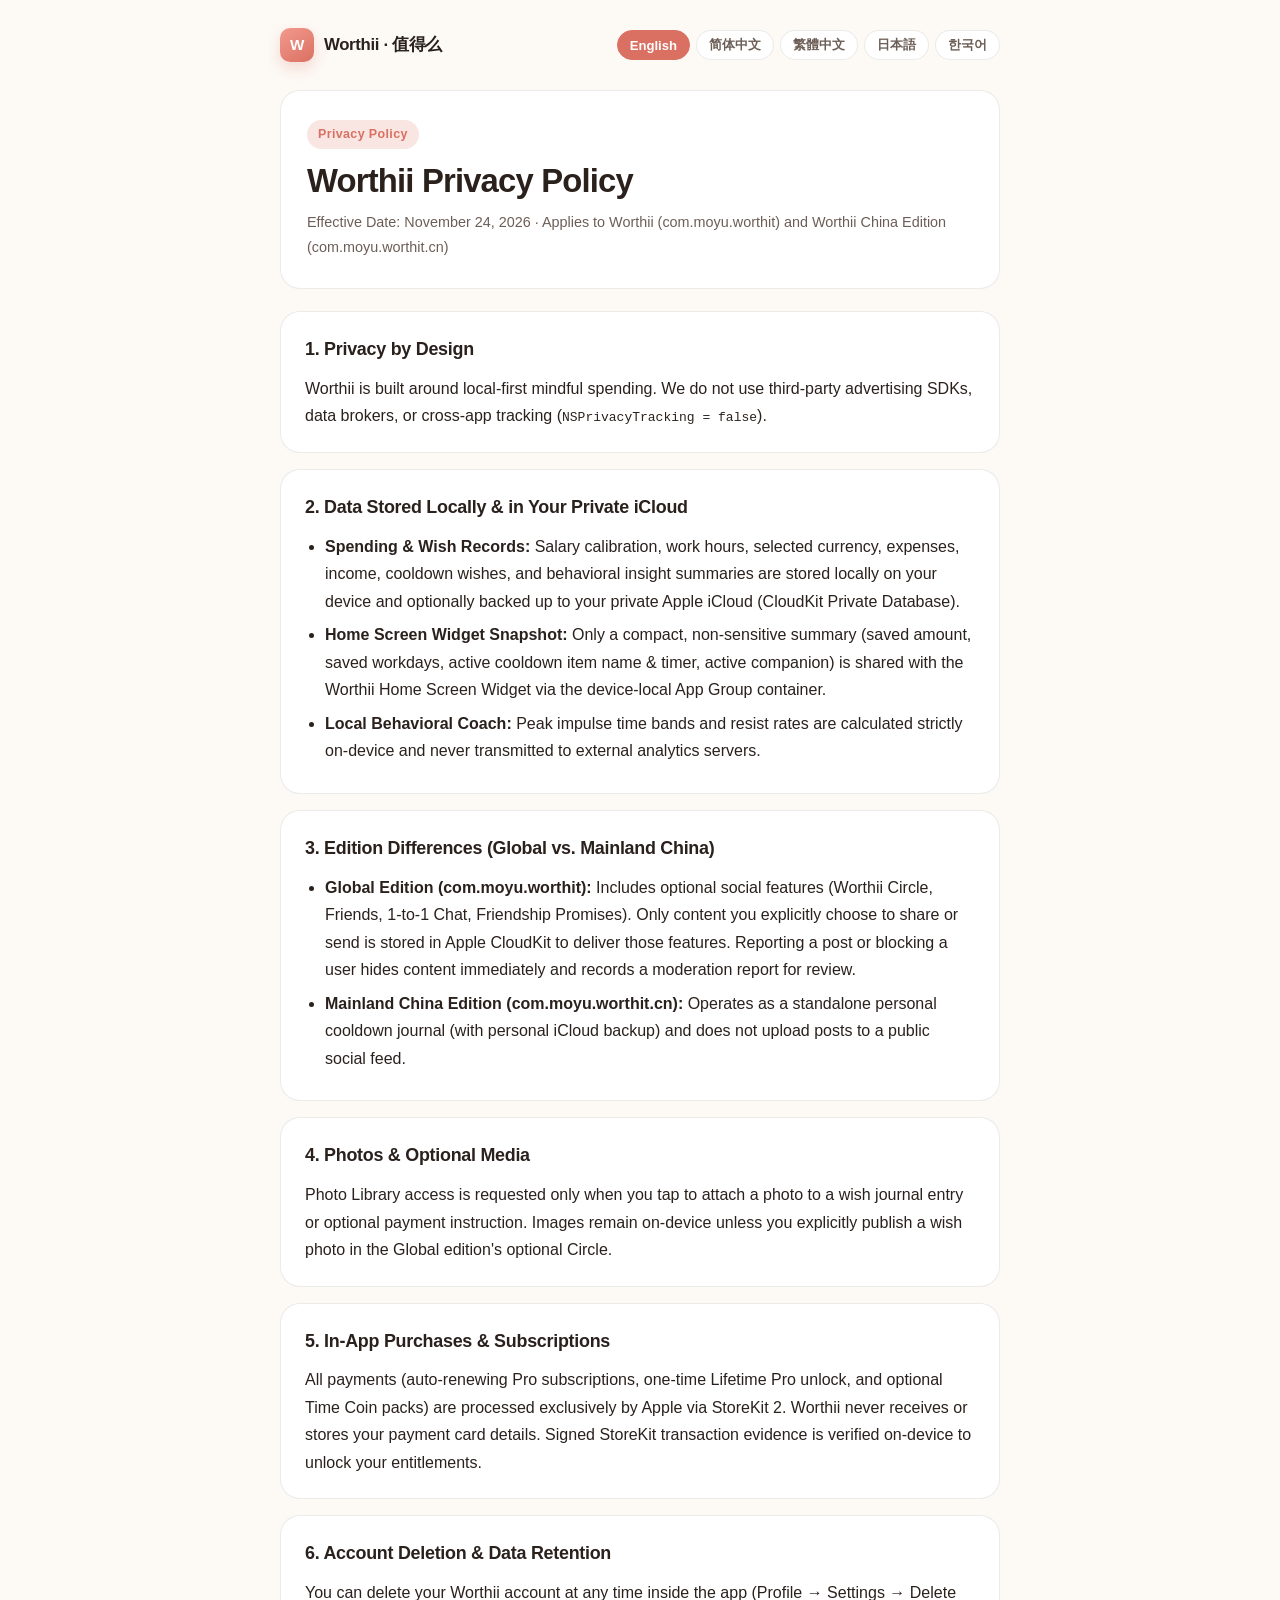
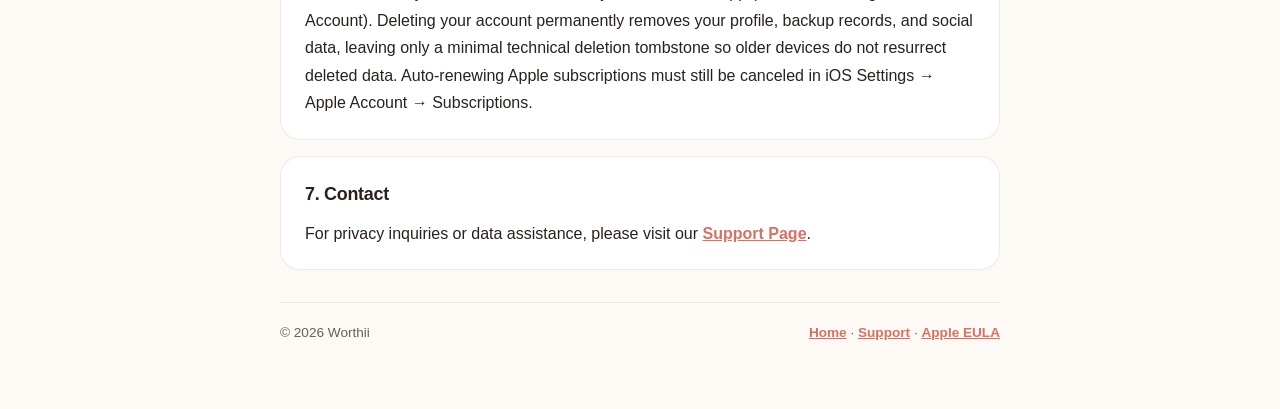
==== privacy.html @ dd05ef12 "Publish Worthii static legal & support pages for v1.1.0" ====
<!doctype html>
<html lang="en">
<head>
  <meta charset="utf-8">
  <meta name="viewport" content="width=device-width, initial-scale=1">
  <title>Worthii Privacy Policy · 值得么隐私政策</title>
  <link rel="stylesheet" href="./style.css">
</head>
<body>
  <div class="wrap">
    <header>
      <a class="brand" href="./index.html">
        <span class="brand-mark">W</span>
        <span>Worthii · 值得么</span>
      </a>
      <nav class="lang-nav" aria-label="Language">
        <button class="lang-btn active" data-set-lang="en">English</button>
        <button class="lang-btn" data-set-lang="zh-Hans">简体中文</button>
        <button class="lang-btn" data-set-lang="zh-Hant">繁體中文</button>
        <button class="lang-btn" data-set-lang="ja">日本語</button>
        <button class="lang-btn" data-set-lang="ko">한국어</button>
      </nav>
    </header>

    <main data-lang="en" class="active">
      <section class="hero">
        <span class="pill">Privacy Policy</span>
        <h1>Worthii Privacy Policy</h1>
        <p class="meta">Effective Date: November 24, 2026 · Applies to Worthii (com.moyu.worthit) and Worthii China Edition (com.moyu.worthit.cn)</p>
      </section>

      <article class="card">
        <h2>1. Privacy by Design</h2>
        <p>Worthii is built around local-first mindful spending. We do not use third-party advertising SDKs, data brokers, or cross-app tracking (<code>NSPrivacyTracking = false</code>).</p>
      </article>

      <article class="card">
        <h2>2. Data Stored Locally &amp; in Your Private iCloud</h2>
        <ul>
          <li><strong>Spending &amp; Wish Records:</strong> Salary calibration, work hours, selected currency, expenses, income, cooldown wishes, and behavioral insight summaries are stored locally on your device and optionally backed up to your private Apple iCloud (CloudKit Private Database).</li>
          <li><strong>Home Screen Widget Snapshot:</strong> Only a compact, non-sensitive summary (saved amount, saved workdays, active cooldown item name &amp; timer, active companion) is shared with the Worthii Home Screen Widget via the device-local App Group container.</li>
          <li><strong>Local Behavioral Coach:</strong> Peak impulse time bands and resist rates are calculated strictly on-device and never transmitted to external analytics servers.</li>
        </ul>
      </article>

      <article class="card">
        <h2>3. Edition Differences (Global vs. Mainland China)</h2>
        <ul>
          <li><strong>Global Edition (com.moyu.worthit):</strong> Includes optional social features (Worthii Circle, Friends, 1-to-1 Chat, Friendship Promises). Only content you explicitly choose to share or send is stored in Apple CloudKit to deliver those features. Reporting a post or blocking a user hides content immediately and records a moderation report for review.</li>
          <li><strong>Mainland China Edition (com.moyu.worthit.cn):</strong> Operates as a standalone personal cooldown journal (with personal iCloud backup) and does not upload posts to a public social feed.</li>
        </ul>
      </article>

      <article class="card">
        <h2>4. Photos &amp; Optional Media</h2>
        <p>Photo Library access is requested only when you tap to attach a photo to a wish journal entry or optional payment instruction. Images remain on-device unless you explicitly publish a wish photo in the Global edition's optional Circle.</p>
      </article>

      <article class="card">
        <h2>5. In-App Purchases &amp; Subscriptions</h2>
        <p>All payments (auto-renewing Pro subscriptions, one-time Lifetime Pro unlock, and optional Time Coin packs) are processed exclusively by Apple via StoreKit 2. Worthii never receives or stores your payment card details. Signed StoreKit transaction evidence is verified on-device to unlock your entitlements.</p>
      </article>

      <article class="card">
        <h2>6. Account Deletion &amp; Data Retention</h2>
        <p>You can delete your Worthii account at any time inside the app (Profile → Settings → Delete Account). Deleting your account permanently removes your profile, backup records, and social data, leaving only a minimal technical deletion tombstone so older devices do not resurrect deleted data. Auto-renewing Apple subscriptions must still be canceled in iOS Settings → Apple Account → Subscriptions.</p>
      </article>

      <article class="card">
        <h2>7. Contact</h2>
        <p>For privacy inquiries or data assistance, please visit our <a href="./support.html">Support Page</a>.</p>
      </article>
    </main>

    <main data-lang="zh-Hans">
      <section class="hero">
        <span class="pill">隐私政策</span>
        <h1>值得么（Worthii）隐私政策</h1>
        <p class="meta">生效日期：2026年11月24日 · 适用于 值得么（com.moyu.worthit.cn）与 Worthii 国际版（com.moyu.worthit）</p>
      </section>

      <article class="card">
        <h2>1. 核心隐私原则</h2>
        <p>值得么坚持本地优先的理性消费理念。我们不接入任何第三方广告 SDK，不出售数据，不进行跨 App 行为追踪（<code>NSPrivacyTracking = false</code>）。</p>
      </article>

      <article class="card">
        <h2>2. 本地与个人 iCloud 数据</h2>
        <ul>
          <li><strong>账本与心愿冷静期记录：</strong> 您的月薪、工时、币种、记账流水、心愿冷静期与消费模式洞察均优先保存在设备本地，并通过您个人的 Apple iCloud（CloudKit 私有数据库）进行安全备份。</li>
          <li><strong>桌面小组件快照：</strong> 为展示累计省下工时与冷静期倒计时，应用仅通过本机 App Group 共享脱敏摘要数据，不上传第三方服务器。</li>
          <li><strong>冲动洞察教练：</strong> 冷静成功率、高发冲动时段和最常忍住分类完全在设备本地计算，绝不离机上传。</li>
        </ul>
      </article>

      <article class="card">
        <h2>3. 大陆版与国际版差异</h2>
        <ul>
          <li><strong>中国大陆版（com.moyu.worthit.cn）：</strong> 为纯净的个人冷静记账与感悟手账版本（含个人 iCloud 同步），不含公开社区动态上传。</li>
          <li><strong>国际版（com.moyu.worthit）：</strong> 提供可选的 Worthii 圈子、好友与一对一消息。仅当您主动发布或发送时，相关内容才会存入 CloudKit 以提供对应功能。</li>
        </ul>
      </article>

      <article class="card">
        <h2>4. 相册权限说明</h2>
        <p>仅当您主动为心愿手账添加配图或设置可选图片时才会请求相册访问权限，应用不会在后台读取您的相册。</p>
      </article>

      <article class="card">
        <h2>5. 应用内购买与订阅</h2>
        <p>所有付费项目（自动续期 Pro 会员、一次性买断永久 Pro 及可选光阴币包）均由 Apple 通过 StoreKit 2 统一结算。我们不收集也不保存您的银行卡或支付账号信息，仅在本地校验 Apple 签名的交易凭证以发放权益。</p>
      </article>

      <article class="card">
        <h2>6. 账号注销与数据删除</h2>
        <p>您可随时在应用内「我的 → 设置 → 注销账号」永久删除您的个人资料与云端备份。系统仅保留极简的防复活删除标记（Tombstone），防止旧设备重新覆盖已删除数据。若您开通了自动续期订阅，请同时在 iOS「设置 → Apple 账户 → 订阅」中取消续费。</p>
      </article>

      <article class="card">
        <h2>7. 联系与支持</h2>
        <p>如需隐私咨询或账号协助，请访问 <a href="./support.html">使用支持页面</a>。</p>
      </article>
    </main>

    <main data-lang="zh-Hant">
      <section class="hero">
        <span class="pill">隱私權政策</span>
        <h1>Worthii 隱私權政策</h1>
        <p class="meta">生效日期：2026年11月24日 · 適用於 Worthii（com.moyu.worthit）與大陸版（com.moyu.worthit.cn）</p>
      </section>
      <article class="card">
        <h2>核心承諾</h2>
        <p>Worthii 採本機優先設計，不含第三方廣告追蹤 SDK（<code>NSPrivacyTracking = false</code>）。您的薪資設定、記帳、願望冷靜期與洞察僅存於本機及您的個人 Apple iCloud 私有空間；國際版圈子與好友資料僅於您主動分享時儲存。所有 Pro 訂閱、買斷制永久解鎖與光陰幣均透過 Apple StoreKit 2 處理，並可隨時於 App 內永久刪除帳號。</p>
      </article>
    </main>

    <main data-lang="ja">
      <section class="hero">
        <span class="pill">プライバシーポリシー</span>
        <h1>Worthii プライバシーポリシー</h1>
        <p class="meta">発効日：2026年11月24日 · 対象：Worthii（com.moyu.worthit / com.moyu.worthit.cn）</p>
      </section>
      <article class="card">
        <h2>プライバシー保護の方針</h2>
        <p>Worthii はローカル優先で設計されており、第三者広告トラッキング SDK を使用しません（<code>NSPrivacyTracking = false</code>）。給料設定、家計簿、クールダウン中のウィッシュ、衝動傾向インサイトは端末内およびお客様個人の Apple iCloud プライベート領域に保存されます。アプリ内課金（Pro サブスクリプション、買い切り Pro、光陰コイン）はすべて Apple StoreKit 2 を通じて安全に処理され、アカウントはアプリ内からいつでも完全削除できます。</p>
      </article>
    </main>

    <main data-lang="ko">
      <section class="hero">
        <span class="pill">개인정보 처리방침</span>
        <h1>Worthii 개인정보 처리방침</h1>
        <p class="meta">시행일: 2026년 11월 24일 · 적용 대상: Worthii (com.moyu.worthit / com.moyu.worthit.cn)</p>
      </section>
      <article class="card">
        <h2>핵심 개인정보 보호 원칙</h2>
        <p>Worthii는 로컬 우선 원칙으로 설계되었으며 제3자 광고 추적 SDK를 사용하지 않습니다(<code>NSPrivacyTracking = false</code>). 급여 설정, 가계부, 보류 위시, 충동 패턴 인사이트는 기기 및 개인 Apple iCloud 비공개 영역에 저장됩니다. 모든 인앱 구입(Pro 구독, 평생 소장 Pro, 광음 코인)은 Apple StoreKit 2로 처리되며, 앱 내에서 언제든 계정을 영구 삭제할 수 있습니다.</p>
      </article>
    </main>

    <footer>
      <span>© 2026 Worthii</span>
      <span><a href="./index.html">Home</a> · <a href="./support.html">Support</a> · <a href="https://www.apple.com/legal/internet-services/itunes/dev/stdeula/" rel="noopener noreferrer">Apple EULA</a></span>
    </footer>
  </div>

  <script>
    (function () {
      const buttons = document.querySelectorAll('[data-set-lang]');
      const sections = document.querySelectorAll('[data-lang]');
      function activate(lang) {
        buttons.forEach(b => b.classList.toggle('active', b.dataset.setLang === lang));
        sections.forEach(s => s.classList.toggle('active', s.dataset.lang === lang));
      }
      buttons.forEach(b => b.addEventListener('click', () => activate(b.dataset.setLang)));
      const nav = (navigator.language || 'en').toLowerCase();
      if (nav.startsWith('zh-tw') || nav.startsWith('zh-hk') || nav.startsWith('zh-hant')) activate('zh-Hant');
      else if (nav.startsWith('zh')) activate('zh-Hans');
      else if (nav.startsWith('ja')) activate('ja');
      else if (nav.startsWith('ko')) activate('ko');
    })();
  </script>
</body>
</html>
---- style.css ----
:root {
  --bg: #fdfaf6;
  --surface: #ffffff;
  --surface-soft: #f6efe8;
  --ink: #2a211d;
  --muted: #6c5e56;
  --accent: #d97062;
  --accent-soft: #f9e6e2;
  --border: rgba(42, 33, 29, 0.09);
  --radius: 20px;
}

@media (prefers-color-scheme: dark) {
  :root {
    --bg: #171311;
    --surface: #221c19;
    --surface-soft: #2b231f;
    --ink: #f7efe8;
    --muted: #bfb1a7;
    --accent: #f08f82;
    --accent-soft: rgba(240, 143, 130, 0.14);
    --border: rgba(247, 239, 232, 0.12);
  }
}

* {
  box-sizing: border-box;
}

body {
  margin: 0;
  font-family: -apple-system, BlinkMacSystemFont, "SF Pro Text", "PingFang SC",
    "PingFang TC", "Hiragino Sans", "Apple SD Gothic Neo", sans-serif;
  background: var(--bg);
  color: var(--ink);
  line-height: 1.72;
  -webkit-font-smoothing: antialiased;
}

.wrap {
  max-width: 760px;
  margin: 0 auto;
  padding: 28px 20px 64px;
}

header {
  display: flex;
  flex-wrap: wrap;
  align-items: center;
  justify-content: space-between;
  gap: 14px;
  margin-bottom: 28px;
}

.brand {
  display: inline-flex;
  align-items: center;
  gap: 10px;
  text-decoration: none;
  color: var(--ink);
  font-weight: 800;
  font-size: 1.05rem;
  letter-spacing: -0.02em;
}

.brand-mark {
  width: 34px;
  height: 34px;
  border-radius: 10px;
  background: linear-gradient(145deg, #f39a8e, #d97062);
  display: inline-flex;
  align-items: center;
  justify-content: center;
  color: #fff;
  font-size: 0.95rem;
  font-weight: 900;
  box-shadow: 0 6px 16px rgba(217, 112, 98, 0.25);
}

.lang-nav {
  display: flex;
  flex-wrap: wrap;
  gap: 6px;
}

.lang-btn {
  border: 1px solid var(--border);
  background: var(--surface);
  color: var(--muted);
  border-radius: 999px;
  padding: 5px 12px;
  font-size: 0.82rem;
  font-weight: 600;
  cursor: pointer;
}

.lang-btn.active {
  background: var(--accent);
  border-color: var(--accent);
  color: #fff;
}

.hero {
  background: var(--surface);
  border: 1px solid var(--border);
  border-radius: var(--radius);
  padding: 28px 26px;
  margin-bottom: 22px;
}

.pill {
  display: inline-block;
  font-size: 0.78rem;
  font-weight: 700;
  letter-spacing: 0.03em;
  color: var(--accent);
  background: var(--accent-soft);
  padding: 4px 11px;
  border-radius: 999px;
  margin-bottom: 12px;
}

h1 {
  margin: 0 0 8px;
  font-size: clamp(1.55rem, 4vw, 2.05rem);
  line-height: 1.25;
  letter-spacing: -0.025em;
}

.meta {
  margin: 0;
  color: var(--muted);
  font-size: 0.9rem;
}

.card {
  background: var(--surface);
  border: 1px solid var(--border);
  border-radius: var(--radius);
  padding: 22px 24px;
  margin-bottom: 16px;
}

h2 {
  margin: 0 0 10px;
  font-size: 1.12rem;
  letter-spacing: -0.015em;
}

p {
  margin: 0 0 10px;
}

p:last-child {
  margin-bottom: 0;
}

ul {
  margin: 6px 0 0;
  padding-left: 20px;
}

li {
  margin-bottom: 6px;
}

a {
  color: var(--accent);
  font-weight: 600;
}

.grid {
  display: grid;
  grid-template-columns: repeat(auto-fit, minmax(240px, 1fr));
  gap: 14px;
}

.cta-card {
  display: block;
  text-decoration: none;
  color: var(--ink);
  background: var(--surface);
  border: 1px solid var(--border);
  border-radius: var(--radius);
  padding: 22px;
  transition: transform 140ms ease, border-color 140ms ease;
}

.cta-card:hover {
  transform: translateY(-2px);
  border-color: var(--accent);
}

.cta-card p {
  color: var(--muted);
  font-size: 0.92rem;
  font-weight: 400;
}

[data-lang] {
  display: none;
}

[data-lang].active {
  display: block;
}

footer {
  margin-top: 32px;
  padding-top: 18px;
  border-top: 1px solid var(--border);
  color: var(--muted);
  font-size: 0.85rem;
  display: flex;
  flex-wrap: wrap;
  justify-content: space-between;
  gap: 10px;
}
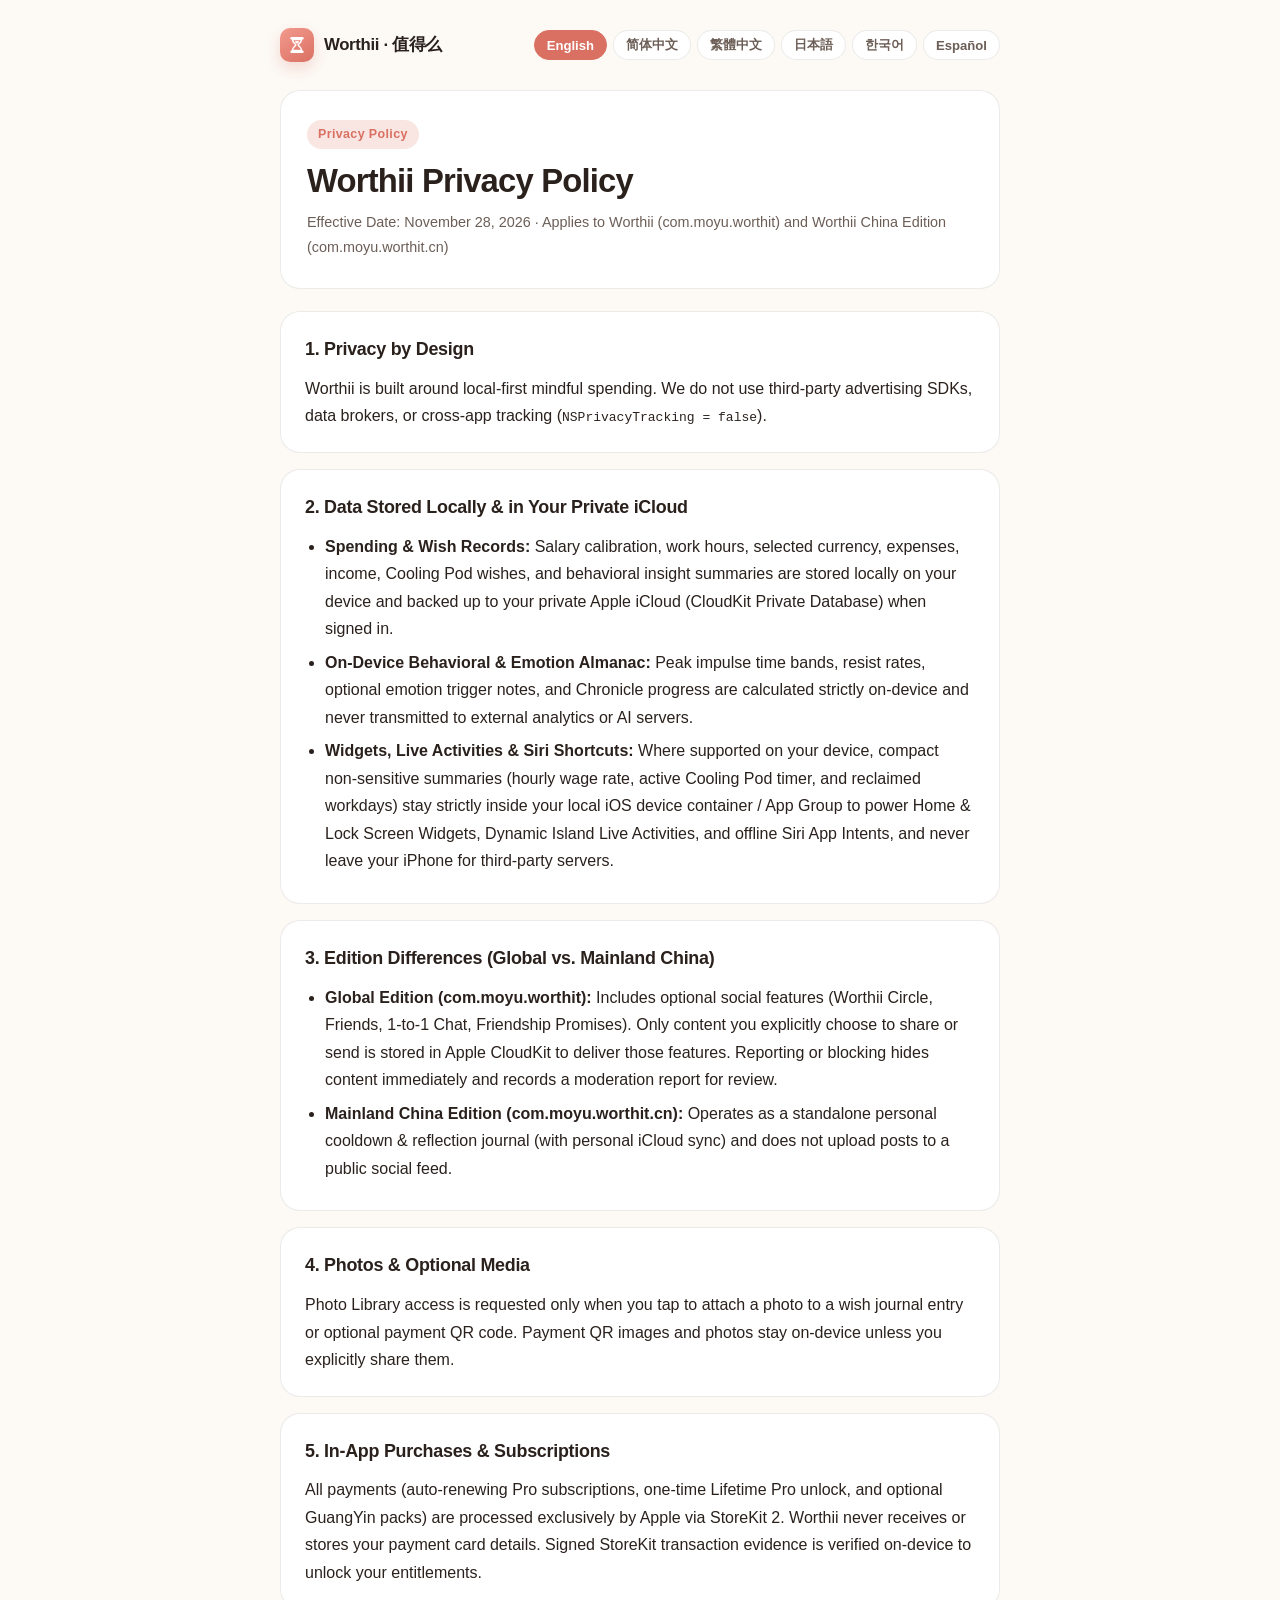
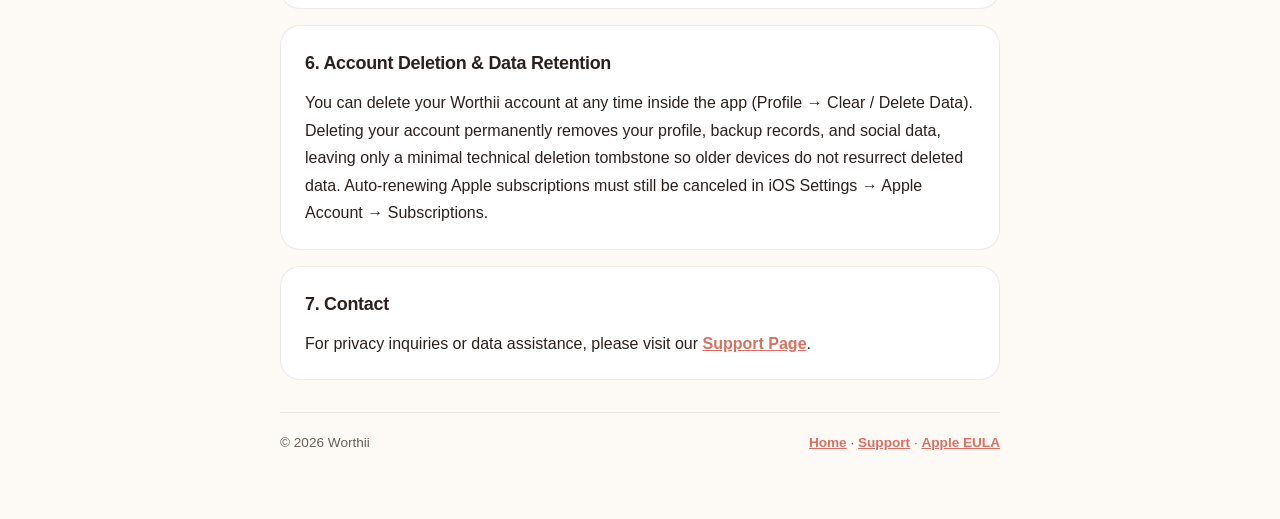
==== commit 2ea336a9: "Update Worthii 2.0 legal and support site (6-language 7-section parity)" ====
--- a/privacy.html
+++ b/privacy.html
@@ -10,7 +10,14 @@
   <div class="wrap">
     <header>
       <a class="brand" href="./index.html">
-        <span class="brand-mark">W</span>
+        <span class="brand-mark" aria-hidden="true">
+          <svg width="20" height="20" viewBox="0 0 24 24" fill="none">
+            <rect x="4" y="2.5" width="16" height="3" rx="1.5" fill="currentColor"/>
+            <rect x="4" y="18.5" width="16" height="3" rx="1.5" fill="currentColor"/>
+            <path d="M6.5 5.5C6.5 9.2 10.6 10.8 10.6 12C10.6 13.2 6.5 14.8 6.5 18.5H17.5C17.5 14.8 13.4 13.2 13.4 12C13.4 10.8 17.5 9.2 17.5 5.5H6.5Z" stroke="currentColor" stroke-width="1.8" stroke-linejoin="round"/>
+            <path d="M9.6 8.2C9.6 7.3 10.4 6.8 11.1 7.2C11.6 7.4 12 7.9 12 7.9C12 7.9 12.4 7.4 12.9 7.2C13.6 6.8 14.4 7.3 14.4 8.2C14.4 9.2 12 10.7 12 10.7C12 10.7 9.6 9.2 9.6 8.2Z" fill="currentColor"/>
+          </svg>
+        </span>
         <span>Worthii · 值得么</span>
       </a>
       <nav class="lang-nav" aria-label="Language">
@@ -19,6 +26,7 @@
         <button class="lang-btn" data-set-lang="zh-Hant">繁體中文</button>
         <button class="lang-btn" data-set-lang="ja">日本語</button>
         <button class="lang-btn" data-set-lang="ko">한국어</button>
+        <button class="lang-btn" data-set-lang="es-MX">Español</button>
       </nav>
     </header>
 
@@ -26,7 +34,7 @@
       <section class="hero">
         <span class="pill">Privacy Policy</span>
         <h1>Worthii Privacy Policy</h1>
-        <p class="meta">Effective Date: November 24, 2026 · Applies to Worthii (com.moyu.worthit) and Worthii China Edition (com.moyu.worthit.cn)</p>
+        <p class="meta">Effective Date: November 28, 2026 · Applies to Worthii (com.moyu.worthit) and Worthii China Edition (com.moyu.worthit.cn)</p>
       </section>
 
       <article class="card">
@@ -37,33 +45,33 @@
       <article class="card">
         <h2>2. Data Stored Locally &amp; in Your Private iCloud</h2>
         <ul>
-          <li><strong>Spending &amp; Wish Records:</strong> Salary calibration, work hours, selected currency, expenses, income, cooldown wishes, and behavioral insight summaries are stored locally on your device and optionally backed up to your private Apple iCloud (CloudKit Private Database).</li>
-          <li><strong>Home Screen Widget Snapshot:</strong> Only a compact, non-sensitive summary (saved amount, saved workdays, active cooldown item name &amp; timer, active companion) is shared with the Worthii Home Screen Widget via the device-local App Group container.</li>
-          <li><strong>Local Behavioral Coach:</strong> Peak impulse time bands and resist rates are calculated strictly on-device and never transmitted to external analytics servers.</li>
+          <li><strong>Spending &amp; Wish Records:</strong> Salary calibration, work hours, selected currency, expenses, income, Cooling Pod wishes, and behavioral insight summaries are stored locally on your device and backed up to your private Apple iCloud (CloudKit Private Database) when signed in.</li>
+          <li><strong>On-Device Behavioral &amp; Emotion Almanac:</strong> Peak impulse time bands, resist rates, optional emotion trigger notes, and Chronicle progress are calculated strictly on-device and never transmitted to external analytics or AI servers.</li>
+          <li><strong>Widgets, Live Activities &amp; Siri Shortcuts:</strong> Where supported on your device, compact non-sensitive summaries (hourly wage rate, active Cooling Pod timer, and reclaimed workdays) stay strictly inside your local iOS device container / App Group to power Home &amp; Lock Screen Widgets, Dynamic Island Live Activities, and offline Siri App Intents, and never leave your iPhone for third-party servers.</li>
         </ul>
       </article>
 
       <article class="card">
         <h2>3. Edition Differences (Global vs. Mainland China)</h2>
         <ul>
-          <li><strong>Global Edition (com.moyu.worthit):</strong> Includes optional social features (Worthii Circle, Friends, 1-to-1 Chat, Friendship Promises). Only content you explicitly choose to share or send is stored in Apple CloudKit to deliver those features. Reporting a post or blocking a user hides content immediately and records a moderation report for review.</li>
-          <li><strong>Mainland China Edition (com.moyu.worthit.cn):</strong> Operates as a standalone personal cooldown journal (with personal iCloud backup) and does not upload posts to a public social feed.</li>
+          <li><strong>Global Edition (com.moyu.worthit):</strong> Includes optional social features (Worthii Circle, Friends, 1-to-1 Chat, Friendship Promises). Only content you explicitly choose to share or send is stored in Apple CloudKit to deliver those features. Reporting or blocking hides content immediately and records a moderation report for review.</li>
+          <li><strong>Mainland China Edition (com.moyu.worthit.cn):</strong> Operates as a standalone personal cooldown &amp; reflection journal (with personal iCloud sync) and does not upload posts to a public social feed.</li>
         </ul>
       </article>
 
       <article class="card">
         <h2>4. Photos &amp; Optional Media</h2>
-        <p>Photo Library access is requested only when you tap to attach a photo to a wish journal entry or optional payment instruction. Images remain on-device unless you explicitly publish a wish photo in the Global edition's optional Circle.</p>
+        <p>Photo Library access is requested only when you tap to attach a photo to a wish journal entry or optional payment QR code. Payment QR images and photos stay on-device unless you explicitly share them.</p>
       </article>
 
       <article class="card">
         <h2>5. In-App Purchases &amp; Subscriptions</h2>
-        <p>All payments (auto-renewing Pro subscriptions, one-time Lifetime Pro unlock, and optional Time Coin packs) are processed exclusively by Apple via StoreKit 2. Worthii never receives or stores your payment card details. Signed StoreKit transaction evidence is verified on-device to unlock your entitlements.</p>
+        <p>All payments (auto-renewing Pro subscriptions, one-time Lifetime Pro unlock, and optional GuangYin packs) are processed exclusively by Apple via StoreKit 2. Worthii never receives or stores your payment card details. Signed StoreKit transaction evidence is verified on-device to unlock your entitlements.</p>
       </article>
 
       <article class="card">
         <h2>6. Account Deletion &amp; Data Retention</h2>
-        <p>You can delete your Worthii account at any time inside the app (Profile → Settings → Delete Account). Deleting your account permanently removes your profile, backup records, and social data, leaving only a minimal technical deletion tombstone so older devices do not resurrect deleted data. Auto-renewing Apple subscriptions must still be canceled in iOS Settings → Apple Account → Subscriptions.</p>
+        <p>You can delete your Worthii account at any time inside the app (Profile → Clear / Delete Data). Deleting your account permanently removes your profile, backup records, and social data, leaving only a minimal technical deletion tombstone so older devices do not resurrect deleted data. Auto-renewing Apple subscriptions must still be canceled in iOS Settings → Apple Account → Subscriptions.</p>
       </article>
 
       <article class="card">
@@ -76,7 +84,7 @@
       <section class="hero">
         <span class="pill">隐私政策</span>
         <h1>值得么（Worthii）隐私政策</h1>
-        <p class="meta">生效日期：2026年11月24日 · 适用于 值得么（com.moyu.worthit.cn）与 Worthii 国际版（com.moyu.worthit）</p>
+        <p class="meta">生效日期：2026年11月28日 · 适用于 值得么（com.moyu.worthit.cn）与 Worthii 国际版（com.moyu.worthit）</p>
       </section>
 
       <article class="card">
@@ -87,33 +95,33 @@
       <article class="card">
         <h2>2. 本地与个人 iCloud 数据</h2>
         <ul>
-          <li><strong>账本与心愿冷静期记录：</strong> 您的月薪、工时、币种、记账流水、心愿冷静期与消费模式洞察均优先保存在设备本地，并通过您个人的 Apple iCloud（CloudKit 私有数据库）进行安全备份。</li>
-          <li><strong>桌面小组件快照：</strong> 为展示累计省下工时与冷静期倒计时，应用仅通过本机 App Group 共享脱敏摘要数据，不上传第三方服务器。</li>
-          <li><strong>冲动洞察教练：</strong> 冷静成功率、高发冲动时段和最常忍住分类完全在设备本地计算，绝不离机上传。</li>
+          <li><strong>账本与心愿冷静期记录：</strong> 您的月薪、工时、币种、记账流水、冷静舱心愿与消费模式洞察均优先保存在设备本地，并通过您个人的 Apple iCloud（CloudKit 私有数据库）免费同步备份。</li>
+          <li><strong>本机冲动与情绪年鉴：</strong> 冷静成功率、高发冲动时段、可选情绪标签、光阴手札与时光信物均 100% 在设备本地计算，绝不上传至第三方分析或 AI 服务器。</li>
+          <li><strong>小组件、灵动岛与 Siri 快捷指令：</strong> 仅将不含敏感隐私的轻量摘要（时薪倍率、进行中冷静倒计时与累计守住天数）保留在本机沙盒/应用组容器内，用于支持桌面/锁屏小组件、灵动岛实时活动与离线 Siri 算工时，绝不传往第三方服务器。</li>
         </ul>
       </article>
 
       <article class="card">
         <h2>3. 大陆版与国际版差异</h2>
         <ul>
-          <li><strong>中国大陆版（com.moyu.worthit.cn）：</strong> 为纯净的个人冷静记账与感悟手账版本（含个人 iCloud 同步），不含公开社区动态上传。</li>
+          <li><strong>中国大陆版（com.moyu.worthit.cn）：</strong> 为纯净的个人冷静记账与私密感悟手账版本（含个人 iCloud 同步），不含公开社区动态上传。</li>
           <li><strong>国际版（com.moyu.worthit）：</strong> 提供可选的 Worthii 圈子、好友与一对一消息。仅当您主动发布或发送时，相关内容才会存入 CloudKit 以提供对应功能。</li>
         </ul>
       </article>
 
       <article class="card">
         <h2>4. 相册权限说明</h2>
-        <p>仅当您主动为心愿手账添加配图或设置可选图片时才会请求相册访问权限，应用不会在后台读取您的相册。</p>
+        <p>仅当您主动为心愿手账添加配图或设置本机收款图片时才会请求相册访问权限，应用不会在后台读取您的相册。</p>
       </article>
 
       <article class="card">
         <h2>5. 应用内购买与订阅</h2>
-        <p>所有付费项目（自动续期 Pro 会员、一次性买断永久 Pro 及可选光阴币包）均由 Apple 通过 StoreKit 2 统一结算。我们不收集也不保存您的银行卡或支付账号信息，仅在本地校验 Apple 签名的交易凭证以发放权益。</p>
+        <p>所有付费项目（自动续期 Pro 会员、一次性买断永久 Pro 及可选光阴包）均由 Apple 通过 StoreKit 2 统一结算。我们不收集也不保存您的银行卡或支付账号信息，仅在本地校验 Apple 签名的交易凭证以发放权益。</p>
       </article>
 
       <article class="card">
         <h2>6. 账号注销与数据删除</h2>
-        <p>您可随时在应用内「我的 → 设置 → 注销账号」永久删除您的个人资料与云端备份。系统仅保留极简的防复活删除标记（Tombstone），防止旧设备重新覆盖已删除数据。若您开通了自动续期订阅，请同时在 iOS「设置 → Apple 账户 → 订阅」中取消续费。</p>
+        <p>您可随时在应用内「我的 → 清空/注销数据」永久删除您的个人资料与云端备份。系统仅保留极简的防复活删除标记（Tombstone），防止旧设备重新覆盖已删除数据。若您开通了自动续期订阅，请同时在 iOS「设置 → Apple 账户 → 订阅」中取消续费。</p>
       </article>
 
       <article class="card">
@@ -126,11 +134,42 @@
       <section class="hero">
         <span class="pill">隱私權政策</span>
         <h1>Worthii 隱私權政策</h1>
-        <p class="meta">生效日期：2026年11月24日 · 適用於 Worthii（com.moyu.worthit）與大陸版（com.moyu.worthit.cn）</p>
-      </section>
-      <article class="card">
-        <h2>核心承諾</h2>
-        <p>Worthii 採本機優先設計，不含第三方廣告追蹤 SDK（<code>NSPrivacyTracking = false</code>）。您的薪資設定、記帳、願望冷靜期與洞察僅存於本機及您的個人 Apple iCloud 私有空間；國際版圈子與好友資料僅於您主動分享時儲存。所有 Pro 訂閱、買斷制永久解鎖與光陰幣均透過 Apple StoreKit 2 處理，並可隨時於 App 內永久刪除帳號。</p>
+        <p class="meta">生效日期：2026年11月28日 · 適用於 Worthii（com.moyu.worthit）與大陸版（com.moyu.worthit.cn）</p>
+      </section>
+      <article class="card">
+        <h2>1. 本機優先與零廣告追蹤</h2>
+        <p>Worthii 採本機優先設計，不含第三方廣告追蹤 SDK、資料仲介商或跨 App 追蹤（<code>NSPrivacyTracking = false</code>）。</p>
+      </article>
+      <article class="card">
+        <h2>2. 本機與個人 iCloud 儲存</h2>
+        <ul>
+          <li><strong>帳本與冷靜期紀錄：</strong> 您的薪資設定、記帳流水、冷靜艙心願與衝動洞察教練數據皆優先儲存在裝置本機，並透過個人 Apple iCloud（CloudKit 私有資料庫）免費同步。</li>
+          <li><strong>本機情緒年鑑與光陰手札：</strong> 衝動高發時段、可選情緒標籤、光陰手札進度與防禦率 100% 於裝置本機計算，絕不上傳至第三方分析或 AI 伺服器。</li>
+          <li><strong>桌面小工具、動態島與 Siri 捷徑：</strong> 僅將不含敏感隱私的輕量摘要（時薪倍率、冷靜倒數與累計守住天數）保留在本機 iOS 容器與 App Group 內，絕不傳往第三方伺服器。</li>
+        </ul>
+      </article>
+      <article class="card">
+        <h2>3. 國際版與大陸版邊界</h2>
+        <ul>
+          <li><strong>國際版（com.moyu.worthit）：</strong> 提供可選的 Worthii 圈子、好友、一對一私訊與友情券，僅於您主動發佈或傳送時儲存至 CloudKit；檢舉或封鎖會立即隱藏內容並留存審核記錄。</li>
+          <li><strong>大陸版（com.moyu.worthit.cn）：</strong> 為純粹的個人冷靜記帳與私密感悟手帳（含個人 iCloud 同步），不上傳任何公開社區貼文。</li>
+        </ul>
+      </article>
+      <article class="card">
+        <h2>4. 相簿權限與選用媒體</h2>
+        <p>僅於您主動為心願手帳添加圖片或設定本機收款圖片時才會請求相簿權限，除非您明確分享，圖片皆僅保留在裝置本機。</p>
+      </article>
+      <article class="card">
+        <h2>5. 應用內購買與訂閱</h2>
+        <p>所有 Pro 自動續訂、買斷制永久 Pro 與光陰包皆由 Apple 透過 StoreKit 2 統一處理，我們不接觸亦不儲存您的付款卡片資訊。</p>
+      </article>
+      <article class="card">
+        <h2>6. 帳號註銷與資料留存</h2>
+        <p>您隨時可在 App 內「我的 → 清空/刪除資料」永久刪除個人資料與雲端備份，僅保留極簡防復活刪除標記（Tombstone）。自動續訂請另於 iOS「設定 → Apple 帳戶 → 訂閱項目」取消。</p>
+      </article>
+      <article class="card">
+        <h2>7. 聯絡與支援</h2>
+        <p>如需隱私諮詢或協助，請前往 <a href="./support.html">使用支援頁面</a>。</p>
       </article>
     </main>
 
@@ -138,11 +177,42 @@
       <section class="hero">
         <span class="pill">プライバシーポリシー</span>
         <h1>Worthii プライバシーポリシー</h1>
-        <p class="meta">発効日：2026年11月24日 · 対象：Worthii（com.moyu.worthit / com.moyu.worthit.cn）</p>
-      </section>
-      <article class="card">
-        <h2>プライバシー保護の方針</h2>
-        <p>Worthii はローカル優先で設計されており、第三者広告トラッキング SDK を使用しません（<code>NSPrivacyTracking = false</code>）。給料設定、家計簿、クールダウン中のウィッシュ、衝動傾向インサイトは端末内およびお客様個人の Apple iCloud プライベート領域に保存されます。アプリ内課金（Pro サブスクリプション、買い切り Pro、光陰コイン）はすべて Apple StoreKit 2 を通じて安全に処理され、アカウントはアプリ内からいつでも完全削除できます。</p>
+        <p class="meta">発効日：2026年11月28日 · 対象：Worthii（com.moyu.worthit / com.moyu.worthit.cn）</p>
+      </section>
+      <article class="card">
+        <h2>1. ローカル優先・広告トラッキングなし</h2>
+        <p>Worthii はローカル優先で設計されており、第三者広告トラッキング SDK、データブローカー、アプリ横断トラッキングを使用しません（<code>NSPrivacyTracking = false</code>）。</p>
+      </article>
+      <article class="card">
+        <h2>2. 端末内および個人 iCloud でのデータ保管</h2>
+        <ul>
+          <li><strong>収支・冷却ポッド記録：</strong> 給料設定、家計簿、冷却ポッドのウィッシュ、衝動傾向コーチの分析は端末内およびお客様個人の Apple iCloud プライベート領域に保存されます。</li>
+          <li><strong>端末内感情年鑑＆クロニクル：</strong> 衝動時間帯、任意の感情タグ、光陰クロニクルの進捗や見送り率は 100% 端末内で完結し、外部の分析・AI サーバーには送信されません。</li>
+          <li><strong>ウィジェット・ライブアクティビティ・Siri：</strong> 時給換算レートや冷却タイマーなどの軽量サマリーは iOS の端末内コンテナ／App Group のみに留まり、外部サーバーへ送信されません。</li>
+        </ul>
+      </article>
+      <article class="card">
+        <h2>3. グローバル版と中国本土版の機能差</h2>
+        <ul>
+          <li><strong>グローバル版（com.moyu.worthit）：</strong> 任意の Worthii サークル、フレンド、1対1チャット、友情チケットを含み、ご自身が明示的に共有・送信した内容のみ CloudKit に保存されます。通報・ブロック時は即座に非表示となります。</li>
+          <li><strong>中国本土版（com.moyu.worthit.cn）：</strong> 個人用 iCloud 同期付きの完全な個人用ジャーナルとして動作し、公開フィードへの投稿はありません。</li>
+        </ul>
+      </article>
+      <article class="card">
+        <h2>4. 写真ライブラリへのアクセス</h2>
+        <p>写真ライブラリへのアクセスは、ウィッシュ記録に写真を添付したり任意のQR画像を設定する際に操作された場合のみ要求され、バックグラウンドで読み取ることはありません。</p>
+      </article>
+      <article class="card">
+        <h2>5. アプリ内課金とサブスクリプション</h2>
+        <p>すべての課金（月額・年額 Pro、買い切り永久 Pro、光陰パック）は Apple StoreKit 2 を通じて処理され、決済カード情報は当方に送信・保存されません。</p>
+      </article>
+      <article class="card">
+        <h2>6. アカウント削除とデータ保持</h2>
+        <p>アプリ内「プロフィール → データを消去／削除」からいつでもアカウントとクラウドバックアップを永久削除できます（古い端末からの復活を防ぐ最小限の削除マーカーのみ保持）。自動更新サブスクリプションの解約は iOS「設定 → Apple Account → サブスクリプション」から行ってください。</p>
+      </article>
+      <article class="card">
+        <h2>7. お問い合わせ</h2>
+        <p>プライバシーに関するご質問は <a href="./support.html">サポートページ</a> よりご連絡ください。</p>
       </article>
     </main>
 
@@ -150,11 +220,85 @@
       <section class="hero">
         <span class="pill">개인정보 처리방침</span>
         <h1>Worthii 개인정보 처리방침</h1>
-        <p class="meta">시행일: 2026년 11월 24일 · 적용 대상: Worthii (com.moyu.worthit / com.moyu.worthit.cn)</p>
-      </section>
-      <article class="card">
-        <h2>핵심 개인정보 보호 원칙</h2>
-        <p>Worthii는 로컬 우선 원칙으로 설계되었으며 제3자 광고 추적 SDK를 사용하지 않습니다(<code>NSPrivacyTracking = false</code>). 급여 설정, 가계부, 보류 위시, 충동 패턴 인사이트는 기기 및 개인 Apple iCloud 비공개 영역에 저장됩니다. 모든 인앱 구입(Pro 구독, 평생 소장 Pro, 광음 코인)은 Apple StoreKit 2로 처리되며, 앱 내에서 언제든 계정을 영구 삭제할 수 있습니다.</p>
+        <p class="meta">시행일: 2026년 11월 28일 · 적용 대상: Worthii (com.moyu.worthit / com.moyu.worthit.cn)</p>
+      </section>
+      <article class="card">
+        <h2>1. 로컬 우선 설계 및 광고 추적 없음</h2>
+        <p>Worthii는 로컬 우선 원칙으로 설계되었으며 제3자 광고 추적 SDK, 데이터 브로커 및 교차 앱 추적을 사용하지 않습니다(<code>NSPrivacyTracking = false</code>).</p>
+      </article>
+      <article class="card">
+        <h2>2. 기기 및 개인 iCloud 데이터 저장</h2>
+        <ul>
+          <li><strong>소비 및 냉각 포드 기록:</strong> 급여 설정, 가계부 내역, 냉각 포드 위시 및 소비 습관 코치 데이터는 기기 및 개인 Apple iCloud 비공개 영역에 저장됩니다.</li>
+          <li><strong>온디바이스 감정 연감 &amp; 연대기:</strong> 충동 시간대, 선택형 감정 태그, 시간의 연대기 진행도 및 방어율 분석은 100% 기기 내부에서만 계산되며 외부 분석·AI 서버로 전송되지 않습니다.</li>
+          <li><strong>위젯·실시간 현황·Siri 단축어:</strong> 시급 환산 비율, 냉각 타이머, 되찾은 근무일 요약은 기기 내 로컬 iOS 컨테이너/App Group에만 보관되며 제3자 서버로 유출되지 않습니다.</li>
+        </ul>
+      </article>
+      <article class="card">
+        <h2>3. 글로벌 버전과 중국 본토 버전의 차이</h2>
+        <ul>
+          <li><strong>글로벌 버전(com.moyu.worthit):</strong> 선택형 Worthii 서클, 친구, 1:1 채팅 및 우정 티켓을 포함하며 사용자가 직접 공유·전송한 항목만 CloudKit에 저장됩니다. 신고 또는 차단 시 즉시 숨김 처리됩니다.</li>
+          <li><strong>중국 본토 버전(com.moyu.worthit.cn):</strong> 개인 iCloud 동기화가 포함된 순수 개인용 냉각 저널로 동작하며 공개 피드 업로드 기능이 없습니다.</li>
+        </ul>
+      </article>
+      <article class="card">
+        <h2>4. 사진 보관함 접근 권한</h2>
+        <p>사진 보관함 권한은 위시 기록에 사진을 첨부하거나 선택형 QR 이미지를 등록할 때만 요청되며, 명시적으로 공유하지 않는 한 기기 내부에만 보관됩니다.</p>
+      </article>
+      <article class="card">
+        <h2>5. 인앱 구입 및 구독</h2>
+        <p>모든 결제(월간·연간 Pro 구독, 평생 소장 Pro 일회성 구매, 광음 팩)는 Apple StoreKit 2로 처리되며 결제 카드 정보는 앱에 수집·저장되지 않습니다.</p>
+      </article>
+      <article class="card">
+        <h2>6. 계정 영구 삭제 및 데이터 보관</h2>
+        <p>앱 내 「프로필 → 데이터 초기화/삭제」에서 언제든 계정과 클라우드 백업을 영구 삭제할 수 있습니다(이전 기기의 데이터 부활을 막기 위한 최소 삭제 표시만 유지). 자동 갱신 구독 해지는 iOS 「설정 → Apple 계정 → 구독」에서 직접 관리해야 합니다.</p>
+      </article>
+      <article class="card">
+        <h2>7. 문의 및 지원</h2>
+        <p>개인정보 관련 문의는 <a href="./support.html">지원 페이지</a>를 방문해 주세요.</p>
+      </article>
+    </main>
+
+    <main data-lang="es-MX">
+      <section class="hero">
+        <span class="pill">Política de privacidad</span>
+        <h1>Política de privacidad de Worthii</h1>
+        <p class="meta">Vigente desde: 28 de noviembre de 2026 · Aplica a Worthii (com.moyu.worthit / com.moyu.worthit.cn)</p>
+      </section>
+      <article class="card">
+        <h2>1. Privacidad desde el diseño</h2>
+        <p>Worthii prioriza tus datos locales. No utilizamos SDKs publicitarios de terceros, intermediarios de datos ni rastreo entre apps (<code>NSPrivacyTracking = false</code>).</p>
+      </article>
+      <article class="card">
+        <h2>2. Almacenamiento local y iCloud privado</h2>
+        <ul>
+          <li><strong>Registros de gastos y deseos:</strong> Tu salario, horarios, registros de gastos e ingresos, deseos en enfriamiento y resúmenes de hábitos se almacenan localmente y se respaldan en tu espacio privado de Apple iCloud (CloudKit Private Database).</li>
+          <li><strong>Almanaque emocional y Crónica en el dispositivo:</strong> Los horarios pico de impulso, notas emocionales opcionales y tu progreso de la Crónica se calculan 100% en tu dispositivo y nunca se envían a servidores externos de analítica o IA.</li>
+          <li><strong>Widgets, Actividades en Vivo y Atajos de Siri:</strong> Los resúmenes compactos sin datos sensibles (tarifa por hora, temporizador activo y días recuperados) permanecen estrictamente dentro de tu contenedor local / App Group de iOS.</li>
+        </ul>
+      </article>
+      <article class="card">
+        <h2>3. Diferencias entre ediciones (Global y China continental)</h2>
+        <ul>
+          <li><strong>Edición Global (com.moyu.worthit):</strong> Incluye funciones sociales opcionales (Worthii Circle, Amigos, Chat 1-a-1 y Promesas de amistad). Solo el contenido que elijas compartir o enviar explícitamente se guarda en Apple CloudKit; reportar o bloquear oculta el contenido de inmediato.</li>
+          <li><strong>Edición China continental (com.moyu.worthit.cn):</strong> Funciona como un diario personal independiente de enfriamiento y reflexión (con respaldo privado en iCloud) sin publicaciones públicas.</li>
+        </ul>
+      </article>
+      <article class="card">
+        <h2>4. Fotos y contenido multimedia opcional</h2>
+        <p>El acceso a la fototeca se solicita únicamente cuando eliges adjuntar una foto a un deseo o una imagen QR opcional, permaneciendo en tu dispositivo salvo que decidas compartirla.</p>
+      </article>
+      <article class="card">
+        <h2>5. Compras dentro de la app y suscripciones</h2>
+        <p>Todas las suscripciones Pro, la compra única Vitalicia y los paquetes de GuangYin son procesados exclusivamente por Apple mediante StoreKit 2. Worthii nunca recibe ni almacena los datos de tu tarjeta.</p>
+      </article>
+      <article class="card">
+        <h2>6. Eliminación de cuenta y retención</h2>
+        <p>Puedes eliminar tu cuenta permanentemente en cualquier momento desde la app (Perfil → Borrar / Eliminar datos), conservando solo una marca técnica mínima para evitar que dispositivos antiguos restauren datos borrados. Las suscripciones activas se cancelan en Configuración de iOS → Cuenta de Apple → Suscripciones.</p>
+      </article>
+      <article class="card">
+        <h2>7. Contacto y soporte</h2>
+        <p>Para consultas sobre privacidad o asistencia de datos, visita nuestra <a href="./support.html">Página de soporte</a>.</p>
       </article>
     </main>
 
@@ -178,6 +322,7 @@
       else if (nav.startsWith('zh')) activate('zh-Hans');
       else if (nav.startsWith('ja')) activate('ja');
       else if (nav.startsWith('ko')) activate('ko');
+      else if (nav.startsWith('es')) activate('es-MX');
     })();
   </script>
 </body>
